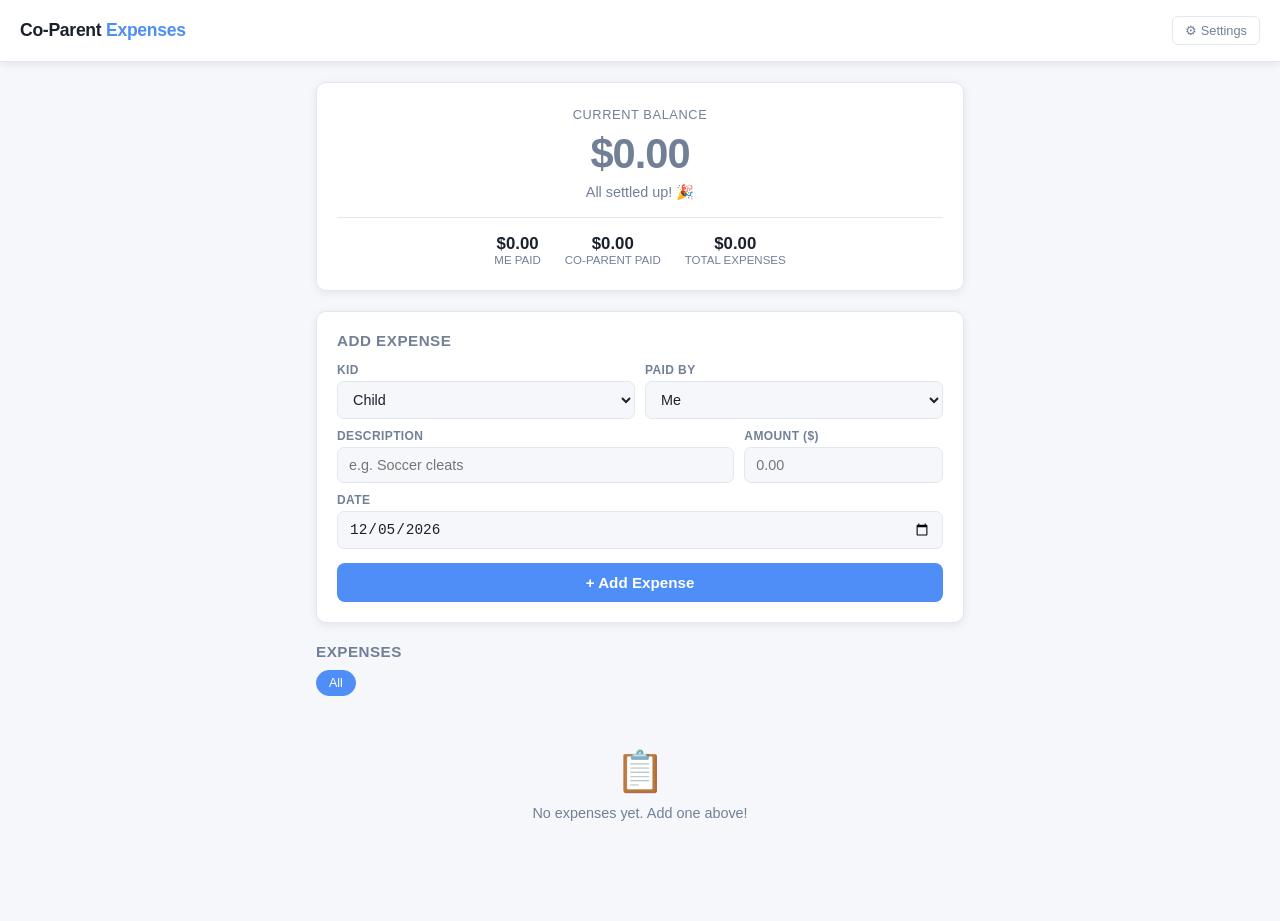
==== coparent-expenses/index.html @ 459f501b "Add co-parent expense tracker page Self-contained HTML/JS app with localStorage — tracks shared kid " ====
<!DOCTYPE html>
<html lang="en">
<head>
  <meta charset="UTF-8" />
  <meta name="viewport" content="width=device-width, initial-scale=1.0" />
  <title>Co-Parent Expense Tracker</title>
  <style>
    *, *::before, *::after { box-sizing: border-box; margin: 0; padding: 0; }

    :root {
      --bg: #f5f7fa;
      --card: #ffffff;
      --border: #e2e8f0;
      --text: #1a202c;
      --muted: #718096;
      --accent: #4f8ef7;
      --accent-dark: #3a7ae0;
      --green: #38a169;
      --red: #e53e3e;
      --yellow: #d69e2e;
      --radius: 10px;
      --shadow: 0 2px 8px rgba(0,0,0,0.08);
    }

    body {
      font-family: -apple-system, BlinkMacSystemFont, "Segoe UI", sans-serif;
      background: var(--bg);
      color: var(--text);
      min-height: 100vh;
      padding-bottom: 40px;
    }

    header {
      background: var(--card);
      border-bottom: 1px solid var(--border);
      padding: 16px 20px;
      display: flex;
      align-items: center;
      justify-content: space-between;
      position: sticky;
      top: 0;
      z-index: 10;
      box-shadow: var(--shadow);
    }

    header h1 {
      font-size: 1.1rem;
      font-weight: 700;
      color: var(--accent);
      letter-spacing: -0.3px;
    }

    header h1 span {
      color: var(--text);
    }

    .settings-btn {
      background: none;
      border: 1px solid var(--border);
      border-radius: 6px;
      padding: 6px 12px;
      font-size: 0.8rem;
      cursor: pointer;
      color: var(--muted);
    }
    .settings-btn:hover { background: var(--bg); }

    .container { max-width: 680px; margin: 0 auto; padding: 20px 16px; }

    /* ---- Settings panel ---- */
    #settings-panel {
      background: var(--card);
      border: 1px solid var(--border);
      border-radius: var(--radius);
      padding: 20px;
      margin-bottom: 20px;
      display: none;
      box-shadow: var(--shadow);
    }
    #settings-panel h2 { font-size: 0.95rem; font-weight: 700; margin-bottom: 14px; color: var(--muted); text-transform: uppercase; letter-spacing: 0.5px; }

    /* ---- Balance card ---- */
    .balance-card {
      background: var(--card);
      border-radius: var(--radius);
      padding: 24px 20px;
      margin-bottom: 20px;
      text-align: center;
      box-shadow: var(--shadow);
      border: 1px solid var(--border);
    }
    .balance-label { font-size: 0.8rem; text-transform: uppercase; letter-spacing: 0.6px; color: var(--muted); margin-bottom: 8px; }
    .balance-amount { font-size: 2.6rem; font-weight: 800; letter-spacing: -1px; }
    .balance-amount.owe { color: var(--red); }
    .balance-amount.owed { color: var(--green); }
    .balance-amount.even { color: var(--muted); }
    .balance-description { font-size: 0.9rem; color: var(--muted); margin-top: 6px; }
    .balance-meta { display: flex; justify-content: center; gap: 24px; margin-top: 16px; padding-top: 16px; border-top: 1px solid var(--border); }
    .balance-meta-item { text-align: center; }
    .balance-meta-item .val { font-size: 1.05rem; font-weight: 700; }
    .balance-meta-item .lbl { font-size: 0.72rem; color: var(--muted); text-transform: uppercase; }

    /* ---- Add expense form ---- */
    .add-card {
      background: var(--card);
      border-radius: var(--radius);
      padding: 20px;
      margin-bottom: 20px;
      box-shadow: var(--shadow);
      border: 1px solid var(--border);
    }
    .add-card h2 { font-size: 0.95rem; font-weight: 700; margin-bottom: 14px; color: var(--muted); text-transform: uppercase; letter-spacing: 0.5px; }

    .form-row { display: flex; gap: 10px; flex-wrap: wrap; margin-bottom: 10px; }
    .form-group { flex: 1 1 140px; display: flex; flex-direction: column; gap: 4px; }
    .form-group label { font-size: 0.75rem; font-weight: 600; color: var(--muted); text-transform: uppercase; letter-spacing: 0.4px; }
    .form-group input, .form-group select {
      padding: 9px 11px;
      border: 1px solid var(--border);
      border-radius: 7px;
      font-size: 0.9rem;
      color: var(--text);
      background: var(--bg);
      width: 100%;
      outline: none;
      transition: border-color 0.15s;
    }
    .form-group input:focus, .form-group select:focus { border-color: var(--accent); background: #fff; }

    .btn-primary {
      width: 100%;
      margin-top: 4px;
      background: var(--accent);
      color: #fff;
      border: none;
      border-radius: 8px;
      padding: 11px;
      font-size: 0.95rem;
      font-weight: 600;
      cursor: pointer;
      transition: background 0.15s;
    }
    .btn-primary:hover { background: var(--accent-dark); }

    /* ---- Expenses list ---- */
    .list-header {
      display: flex;
      align-items: center;
      justify-content: space-between;
      margin-bottom: 10px;
    }
    .list-header h2 { font-size: 0.95rem; font-weight: 700; color: var(--muted); text-transform: uppercase; letter-spacing: 0.5px; }
    .filter-row { display: flex; gap: 8px; margin-bottom: 12px; flex-wrap: wrap; }
    .filter-btn {
      background: var(--card);
      border: 1px solid var(--border);
      border-radius: 20px;
      padding: 5px 12px;
      font-size: 0.78rem;
      cursor: pointer;
      color: var(--muted);
      font-weight: 500;
    }
    .filter-btn.active { background: var(--accent); color: #fff; border-color: var(--accent); }

    .expense-item {
      background: var(--card);
      border-radius: var(--radius);
      border: 1px solid var(--border);
      padding: 14px 16px;
      margin-bottom: 8px;
      display: flex;
      align-items: flex-start;
      gap: 12px;
      box-shadow: var(--shadow);
      animation: fadeIn 0.2s ease;
    }
    @keyframes fadeIn { from { opacity: 0; transform: translateY(-4px); } to { opacity: 1; transform: none; } }

    .expense-kid-badge {
      min-width: 34px;
      height: 34px;
      border-radius: 50%;
      background: var(--accent);
      color: #fff;
      font-size: 0.75rem;
      font-weight: 700;
      display: flex;
      align-items: center;
      justify-content: center;
      flex-shrink: 0;
      text-transform: uppercase;
    }

    .expense-body { flex: 1; min-width: 0; }
    .expense-desc { font-weight: 600; font-size: 0.92rem; white-space: nowrap; overflow: hidden; text-overflow: ellipsis; }
    .expense-meta { font-size: 0.77rem; color: var(--muted); margin-top: 2px; }
    .expense-meta strong { color: var(--text); }

    .expense-right { text-align: right; flex-shrink: 0; }
    .expense-amount { font-size: 1.05rem; font-weight: 700; }
    .expense-owed { font-size: 0.75rem; color: var(--muted); margin-top: 1px; }
    .paid-by-me { color: var(--green); }
    .paid-by-other { color: var(--red); }

    .delete-btn {
      background: none;
      border: none;
      color: var(--border);
      cursor: pointer;
      font-size: 1rem;
      padding: 4px;
      border-radius: 4px;
      line-height: 1;
      align-self: center;
      flex-shrink: 0;
    }
    .delete-btn:hover { color: var(--red); background: #fff0f0; }

    .empty-state {
      text-align: center;
      padding: 40px 20px;
      color: var(--muted);
      font-size: 0.9rem;
    }
    .empty-state .icon { font-size: 2.5rem; margin-bottom: 10px; }

    /* ---- Settings fields ---- */
    .settings-grid { display: flex; gap: 10px; flex-wrap: wrap; margin-bottom: 12px; }
    .settings-grid .form-group { flex: 1 1 160px; }
    .btn-save {
      background: var(--green);
      color: #fff;
      border: none;
      border-radius: 8px;
      padding: 9px 18px;
      font-size: 0.88rem;
      font-weight: 600;
      cursor: pointer;
    }
    .btn-save:hover { opacity: 0.9; }
    .btn-danger {
      background: none;
      border: 1px solid var(--red);
      color: var(--red);
      border-radius: 8px;
      padding: 9px 18px;
      font-size: 0.88rem;
      font-weight: 600;
      cursor: pointer;
      margin-left: 8px;
    }
    .btn-danger:hover { background: #fff0f0; }
    .settings-actions { margin-top: 14px; display: flex; align-items: center; flex-wrap: wrap; gap: 8px; }

    .toast {
      position: fixed;
      bottom: 24px;
      left: 50%;
      transform: translateX(-50%) translateY(80px);
      background: #1a202c;
      color: #fff;
      padding: 10px 20px;
      border-radius: 8px;
      font-size: 0.88rem;
      font-weight: 500;
      transition: transform 0.25s ease;
      z-index: 100;
      white-space: nowrap;
    }
    .toast.show { transform: translateX(-50%) translateY(0); }

    @media (max-width: 480px) {
      .balance-amount { font-size: 2rem; }
      .form-group { flex: 1 1 100%; }
    }
  </style>
</head>
<body>

<header>
  <h1><span>Co-Parent</span> Expenses</h1>
  <button class="settings-btn" onclick="toggleSettings()">⚙ Settings</button>
</header>

<div class="container">

  <!-- Settings Panel -->
  <div id="settings-panel">
    <h2>Setup</h2>
    <div class="settings-grid">
      <div class="form-group">
        <label>Your Name</label>
        <input id="s-my-name" type="text" placeholder="e.g. Mom" />
      </div>
      <div class="form-group">
        <label>Co-Parent Name</label>
        <input id="s-other-name" type="text" placeholder="e.g. Dad" />
      </div>
      <div class="form-group" style="flex: 1 1 100%;">
        <label>Kids (comma-separated)</label>
        <input id="s-kids" type="text" placeholder="e.g. Emma, Jack, Lily" />
      </div>
    </div>
    <div class="settings-actions">
      <button class="btn-save" onclick="saveSettings()">Save Settings</button>
      <button class="btn-danger" onclick="clearAllData()">Clear All Data</button>
    </div>
  </div>

  <!-- Balance Card -->
  <div class="balance-card">
    <div class="balance-label">Current Balance</div>
    <div id="balance-amount" class="balance-amount even">$0.00</div>
    <div id="balance-description" class="balance-description">All settled up!</div>
    <div class="balance-meta">
      <div class="balance-meta-item">
        <div class="val" id="meta-my-total">$0.00</div>
        <div class="lbl" id="meta-my-label">You paid</div>
      </div>
      <div class="balance-meta-item">
        <div class="val" id="meta-other-total">$0.00</div>
        <div class="lbl" id="meta-other-label">They paid</div>
      </div>
      <div class="balance-meta-item">
        <div class="val" id="meta-total">$0.00</div>
        <div class="lbl">Total expenses</div>
      </div>
    </div>
  </div>

  <!-- Add Expense -->
  <div class="add-card">
    <h2>Add Expense</h2>
    <div class="form-row">
      <div class="form-group">
        <label>Kid</label>
        <select id="f-kid"></select>
      </div>
      <div class="form-group">
        <label>Paid By</label>
        <select id="f-paid-by"></select>
      </div>
    </div>
    <div class="form-row">
      <div class="form-group" style="flex: 2 1 200px;">
        <label>Description</label>
        <input id="f-desc" type="text" placeholder="e.g. Soccer cleats" />
      </div>
      <div class="form-group" style="flex: 1 1 100px;">
        <label>Amount ($)</label>
        <input id="f-amount" type="number" min="0" step="0.01" placeholder="0.00" />
      </div>
    </div>
    <div class="form-row">
      <div class="form-group">
        <label>Date</label>
        <input id="f-date" type="date" />
      </div>
    </div>
    <button class="btn-primary" onclick="addExpense()">+ Add Expense</button>
  </div>

  <!-- Expenses List -->
  <div class="list-header">
    <h2>Expenses</h2>
  </div>
  <div class="filter-row" id="kid-filters"></div>
  <div id="expense-list"></div>

</div>

<div class="toast" id="toast"></div>

<script>
  // ---- State ----
  let settings = { myName: 'Me', otherName: 'Co-Parent', kids: ['Child'] };
  let expenses = [];
  let activeFilter = 'all';

  // ---- Init ----
  function init() {
    const savedSettings = localStorage.getItem('cp_settings');
    const savedExpenses = localStorage.getItem('cp_expenses');
    if (savedSettings) settings = JSON.parse(savedSettings);
    if (savedExpenses) expenses = JSON.parse(savedExpenses);
    renderAll();
  }

  function save() {
    localStorage.setItem('cp_settings', JSON.stringify(settings));
    localStorage.setItem('cp_expenses', JSON.stringify(expenses));
  }

  // ---- Settings ----
  function toggleSettings() {
    const panel = document.getElementById('settings-panel');
    const open = panel.style.display === 'block';
    if (!open) {
      document.getElementById('s-my-name').value = settings.myName;
      document.getElementById('s-other-name').value = settings.otherName;
      document.getElementById('s-kids').value = settings.kids.join(', ');
    }
    panel.style.display = open ? 'none' : 'block';
  }

  function saveSettings() {
    const myName = document.getElementById('s-my-name').value.trim() || 'Me';
    const otherName = document.getElementById('s-other-name').value.trim() || 'Co-Parent';
    const kidsRaw = document.getElementById('s-kids').value.trim();
    const kids = kidsRaw ? kidsRaw.split(',').map(k => k.trim()).filter(Boolean) : ['Child'];
    settings = { myName, otherName, kids };
    save();
    renderAll();
    document.getElementById('settings-panel').style.display = 'none';
    showToast('Settings saved');
  }

  function clearAllData() {
    if (!confirm('Delete all expenses? This cannot be undone.')) return;
    expenses = [];
    save();
    renderAll();
    showToast('All data cleared');
  }

  // ---- Add Expense ----
  function addExpense() {
    const kid = document.getElementById('f-kid').value;
    const paidBy = document.getElementById('f-paid-by').value;
    const desc = document.getElementById('f-desc').value.trim();
    const amount = parseFloat(document.getElementById('f-amount').value);
    const date = document.getElementById('f-date').value;

    if (!desc) { showToast('Please enter a description'); return; }
    if (!amount || amount <= 0) { showToast('Please enter a valid amount'); return; }
    if (!date) { showToast('Please pick a date'); return; }

    expenses.unshift({ id: Date.now(), kid, paidBy, desc, amount, date });
    save();

    document.getElementById('f-desc').value = '';
    document.getElementById('f-amount').value = '';
    renderAll();
    showToast('Expense added');
  }

  function deleteExpense(id) {
    if (!confirm('Remove this expense?')) return;
    expenses = expenses.filter(e => e.id !== id);
    save();
    renderAll();
    showToast('Expense removed');
  }

  // ---- Render ----
  function renderAll() {
    renderDropdowns();
    renderFilters();
    renderBalance();
    renderList();
  }

  function renderDropdowns() {
    const kidSel = document.getElementById('f-kid');
    const current = kidSel.value;
    kidSel.innerHTML = settings.kids.map(k => `<option value="${esc(k)}">${esc(k)}</option>`).join('');
    if (current && settings.kids.includes(current)) kidSel.value = current;

    const paidSel = document.getElementById('f-paid-by');
    const currentPaid = paidSel.value;
    paidSel.innerHTML = `<option value="me">${esc(settings.myName)}</option><option value="other">${esc(settings.otherName)}</option>`;
    if (currentPaid) paidSel.value = currentPaid;
  }

  function renderFilters() {
    const container = document.getElementById('kid-filters');
    const kids = [...new Set(expenses.map(e => e.kid))];
    let html = `<button class="filter-btn ${activeFilter === 'all' ? 'active' : ''}" onclick="setFilter('all')">All</button>`;
    kids.forEach(k => {
      html += `<button class="filter-btn ${activeFilter === k ? 'active' : ''}" onclick="setFilter('${esc(k)}')">${esc(k)}</button>`;
    });
    container.innerHTML = html;
  }

  function setFilter(val) {
    activeFilter = val;
    renderFilters();
    renderList();
  }

  function renderBalance() {
    const filtered = activeFilter === 'all' ? expenses : expenses.filter(e => e.kid === activeFilter);

    let myPaid = 0, otherPaid = 0;
    filtered.forEach(e => {
      if (e.paidBy === 'me') myPaid += e.amount;
      else otherPaid += e.amount;
    });

    const total = myPaid + otherPaid;
    // Each owes 50% of total
    const eachOwes = total / 2;
    // Net: positive = other owes me, negative = I owe other
    const net = myPaid - eachOwes;

    const amountEl = document.getElementById('balance-amount');
    const descEl = document.getElementById('balance-description');

    amountEl.className = 'balance-amount';
    if (Math.abs(net) < 0.01) {
      amountEl.textContent = '$0.00';
      amountEl.classList.add('even');
      descEl.textContent = 'All settled up! 🎉';
    } else if (net > 0) {
      amountEl.textContent = fmt(net);
      amountEl.classList.add('owed');
      descEl.textContent = `${esc(settings.otherName)} owes you ${fmt(net)}`;
    } else {
      amountEl.textContent = fmt(Math.abs(net));
      amountEl.classList.add('owe');
      descEl.textContent = `You owe ${esc(settings.otherName)} ${fmt(Math.abs(net))}`;
    }

    document.getElementById('meta-my-total').textContent = fmt(myPaid);
    document.getElementById('meta-my-label').textContent = `${settings.myName} paid`;
    document.getElementById('meta-other-total').textContent = fmt(otherPaid);
    document.getElementById('meta-other-label').textContent = `${settings.otherName} paid`;
    document.getElementById('meta-total').textContent = fmt(total);
  }

  function renderList() {
    const container = document.getElementById('expense-list');
    const filtered = activeFilter === 'all' ? expenses : expenses.filter(e => e.kid === activeFilter);

    if (filtered.length === 0) {
      container.innerHTML = `<div class="empty-state"><div class="icon">📋</div>No expenses yet. Add one above!</div>`;
      return;
    }

    container.innerHTML = filtered.map(e => {
      const byMe = e.paidBy === 'me';
      const paidName = byMe ? settings.myName : settings.otherName;
      const owedName = byMe ? settings.otherName : settings.myName;
      const colorClass = byMe ? 'paid-by-me' : 'paid-by-other';
      const initials = kidInitials(e.kid);
      const half = fmt(e.amount / 2);
      const dateStr = formatDate(e.date);

      return `
        <div class="expense-item">
          <div class="expense-kid-badge" style="background:${kidColor(e.kid)}">${initials}</div>
          <div class="expense-body">
            <div class="expense-desc">${esc(e.desc)}</div>
            <div class="expense-meta">
              <strong>${esc(e.kid)}</strong> &middot; ${dateStr} &middot;
              <span class="${colorClass}">Paid by ${esc(paidName)}</span>
            </div>
          </div>
          <div class="expense-right">
            <div class="expense-amount">${fmt(e.amount)}</div>
            <div class="expense-owed">${esc(owedName)} owes ${half}</div>
          </div>
          <button class="delete-btn" onclick="deleteExpense(${e.id})" title="Remove">✕</button>
        </div>`;
    }).join('');
  }

  // ---- Helpers ----
  function fmt(n) {
    return '$' + n.toFixed(2).replace(/\B(?=(\d{3})+(?!\d))/g, ',');
  }

  function esc(s) {
    return String(s).replace(/&/g,'&amp;').replace(/</g,'&lt;').replace(/>/g,'&gt;').replace(/"/g,'&quot;');
  }

  function kidInitials(kid) {
    return kid.trim().split(/\s+/).map(w => w[0]).join('').toUpperCase().slice(0,2);
  }

  const KID_COLORS = ['#4f8ef7','#38a169','#d69e2e','#9f7aea','#e53e3e','#319795'];
  const kidColorMap = {};
  function kidColor(kid) {
    if (!kidColorMap[kid]) {
      const idx = Object.keys(kidColorMap).length % KID_COLORS.length;
      kidColorMap[kid] = KID_COLORS[idx];
    }
    return kidColorMap[kid];
  }

  function formatDate(d) {
    if (!d) return '';
    const [y, m, day] = d.split('-');
    const months = ['Jan','Feb','Mar','Apr','May','Jun','Jul','Aug','Sep','Oct','Nov','Dec'];
    return `${months[parseInt(m)-1]} ${parseInt(day)}, ${y}`;
  }

  function showToast(msg) {
    const t = document.getElementById('toast');
    t.textContent = msg;
    t.classList.add('show');
    setTimeout(() => t.classList.remove('show'), 2200);
  }

  // Set today's date as default
  document.getElementById('f-date').valueAsDate = new Date();

  init();
</script>
</body>
</html>
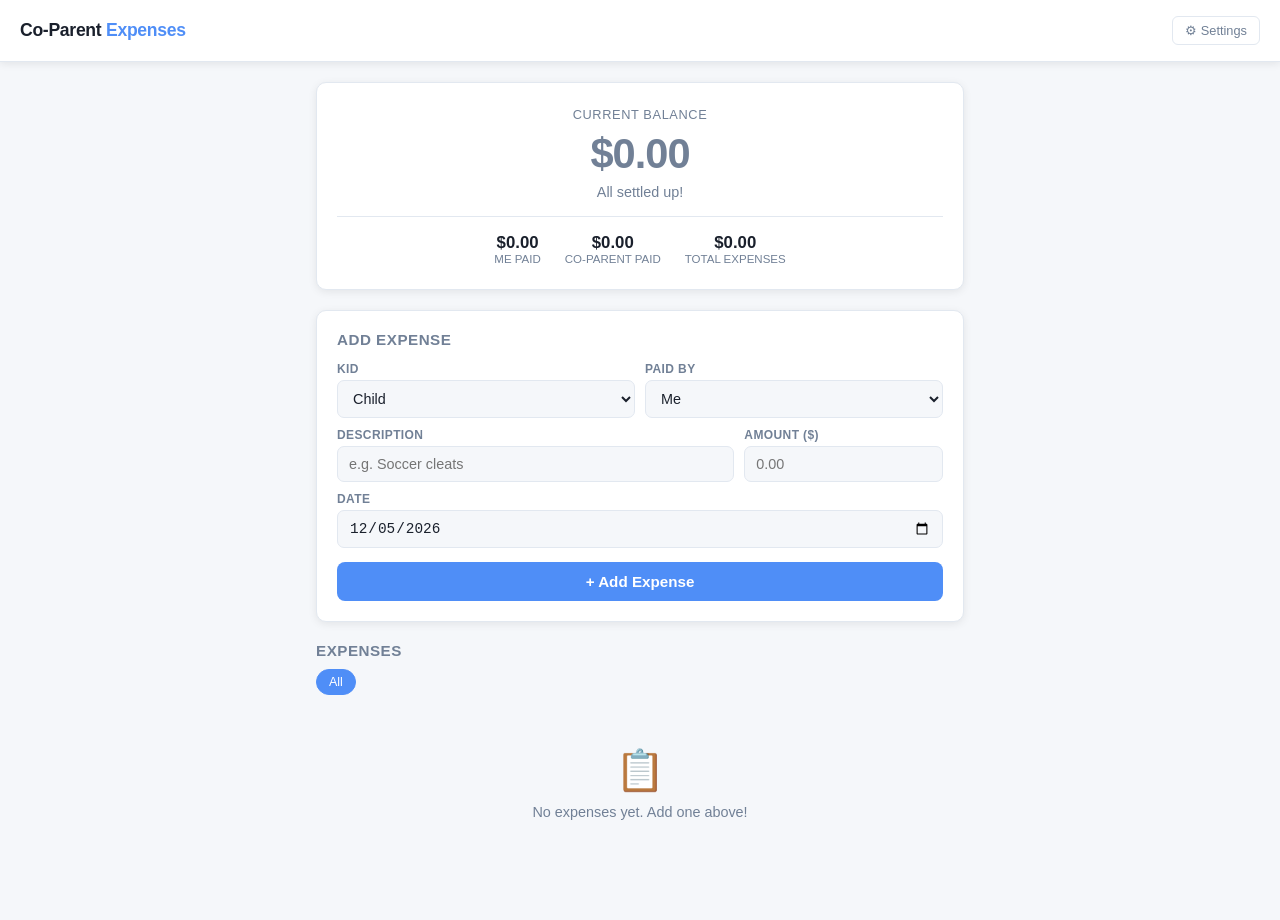
==== commit 0d935727: "Add co-parent expense tracker page" ====
--- a/coparent-expenses/index.html
+++ b/coparent-expenses/index.html
@@ -280,7 +280,7 @@
 
 <header>
   <h1><span>Co-Parent</span> Expenses</h1>
-  <button class="settings-btn" onclick="toggleSettings()">⚙ Settings</button>
+  <button class="settings-btn" onclick="toggleSettings()">&#9881; Settings</button>
 </header>
 
 <div class="container">
@@ -373,12 +373,10 @@
 <div class="toast" id="toast"></div>
 
 <script>
-  // ---- State ----
   let settings = { myName: 'Me', otherName: 'Co-Parent', kids: ['Child'] };
   let expenses = [];
   let activeFilter = 'all';
 
-  // ---- Init ----
   function init() {
     const savedSettings = localStorage.getItem('cp_settings');
     const savedExpenses = localStorage.getItem('cp_expenses');
@@ -392,7 +390,6 @@
     localStorage.setItem('cp_expenses', JSON.stringify(expenses));
   }
 
-  // ---- Settings ----
   function toggleSettings() {
     const panel = document.getElementById('settings-panel');
     const open = panel.style.display === 'block';
@@ -424,7 +421,6 @@
     showToast('All data cleared');
   }
 
-  // ---- Add Expense ----
   function addExpense() {
     const kid = document.getElementById('f-kid').value;
     const paidBy = document.getElementById('f-paid-by').value;
@@ -438,7 +434,6 @@
 
     expenses.unshift({ id: Date.now(), kid, paidBy, desc, amount, date });
     save();
-
     document.getElementById('f-desc').value = '';
     document.getElementById('f-amount').value = '';
     renderAll();
@@ -453,7 +448,6 @@
     showToast('Expense removed');
   }
 
-  // ---- Render ----
   function renderAll() {
     renderDropdowns();
     renderFilters();
@@ -491,37 +485,29 @@
 
   function renderBalance() {
     const filtered = activeFilter === 'all' ? expenses : expenses.filter(e => e.kid === activeFilter);
-
     let myPaid = 0, otherPaid = 0;
     filtered.forEach(e => {
       if (e.paidBy === 'me') myPaid += e.amount;
       else otherPaid += e.amount;
     });
-
     const total = myPaid + otherPaid;
-    // Each owes 50% of total
-    const eachOwes = total / 2;
-    // Net: positive = other owes me, negative = I owe other
-    const net = myPaid - eachOwes;
-
+    const net = myPaid - total / 2;
     const amountEl = document.getElementById('balance-amount');
     const descEl = document.getElementById('balance-description');
-
     amountEl.className = 'balance-amount';
     if (Math.abs(net) < 0.01) {
       amountEl.textContent = '$0.00';
       amountEl.classList.add('even');
-      descEl.textContent = 'All settled up! 🎉';
+      descEl.textContent = 'All settled up!';
     } else if (net > 0) {
       amountEl.textContent = fmt(net);
       amountEl.classList.add('owed');
-      descEl.textContent = `${esc(settings.otherName)} owes you ${fmt(net)}`;
+      descEl.textContent = `${settings.otherName} owes you ${fmt(net)}`;
     } else {
       amountEl.textContent = fmt(Math.abs(net));
       amountEl.classList.add('owe');
-      descEl.textContent = `You owe ${esc(settings.otherName)} ${fmt(Math.abs(net))}`;
-    }
-
+      descEl.textContent = `You owe ${settings.otherName} ${fmt(Math.abs(net))}`;
+    }
     document.getElementById('meta-my-total').textContent = fmt(myPaid);
     document.getElementById('meta-my-label').textContent = `${settings.myName} paid`;
     document.getElementById('meta-other-total').textContent = fmt(otherPaid);
@@ -532,12 +518,10 @@
   function renderList() {
     const container = document.getElementById('expense-list');
     const filtered = activeFilter === 'all' ? expenses : expenses.filter(e => e.kid === activeFilter);
-
     if (filtered.length === 0) {
-      container.innerHTML = `<div class="empty-state"><div class="icon">📋</div>No expenses yet. Add one above!</div>`;
+      container.innerHTML = `<div class="empty-state"><div class="icon">&#128203;</div>No expenses yet. Add one above!</div>`;
       return;
     }
-
     container.innerHTML = filtered.map(e => {
       const byMe = e.paidBy === 'me';
       const paidName = byMe ? settings.myName : settings.otherName;
@@ -546,38 +530,25 @@
       const initials = kidInitials(e.kid);
       const half = fmt(e.amount / 2);
       const dateStr = formatDate(e.date);
-
       return `
         <div class="expense-item">
           <div class="expense-kid-badge" style="background:${kidColor(e.kid)}">${initials}</div>
           <div class="expense-body">
             <div class="expense-desc">${esc(e.desc)}</div>
-            <div class="expense-meta">
-              <strong>${esc(e.kid)}</strong> &middot; ${dateStr} &middot;
-              <span class="${colorClass}">Paid by ${esc(paidName)}</span>
-            </div>
+            <div class="expense-meta"><strong>${esc(e.kid)}</strong> &middot; ${dateStr} &middot; <span class="${colorClass}">Paid by ${esc(paidName)}</span></div>
           </div>
           <div class="expense-right">
             <div class="expense-amount">${fmt(e.amount)}</div>
             <div class="expense-owed">${esc(owedName)} owes ${half}</div>
           </div>
-          <button class="delete-btn" onclick="deleteExpense(${e.id})" title="Remove">✕</button>
+          <button class="delete-btn" onclick="deleteExpense(${e.id})" title="Remove">&#10005;</button>
         </div>`;
     }).join('');
   }
 
-  // ---- Helpers ----
-  function fmt(n) {
-    return '$' + n.toFixed(2).replace(/\B(?=(\d{3})+(?!\d))/g, ',');
-  }
-
-  function esc(s) {
-    return String(s).replace(/&/g,'&amp;').replace(/</g,'&lt;').replace(/>/g,'&gt;').replace(/"/g,'&quot;');
-  }
-
-  function kidInitials(kid) {
-    return kid.trim().split(/\s+/).map(w => w[0]).join('').toUpperCase().slice(0,2);
-  }
+  function fmt(n) { return '$' + n.toFixed(2).replace(/\B(?=(\d{3})+(?!\d))/g, ','); }
+  function esc(s) { return String(s).replace(/&/g,'&amp;').replace(/</g,'&lt;').replace(/>/g,'&gt;').replace(/"/g,'&quot;'); }
+  function kidInitials(kid) { return kid.trim().split(/\s+/).map(w => w[0]).join('').toUpperCase().slice(0,2); }
 
   const KID_COLORS = ['#4f8ef7','#38a169','#d69e2e','#9f7aea','#e53e3e','#319795'];
   const kidColorMap = {};
@@ -603,10 +574,8 @@
     setTimeout(() => t.classList.remove('show'), 2200);
   }
 
-  // Set today's date as default
   document.getElementById('f-date').valueAsDate = new Date();
-
   init();
 </script>
 </body>
-</html>
+</html>
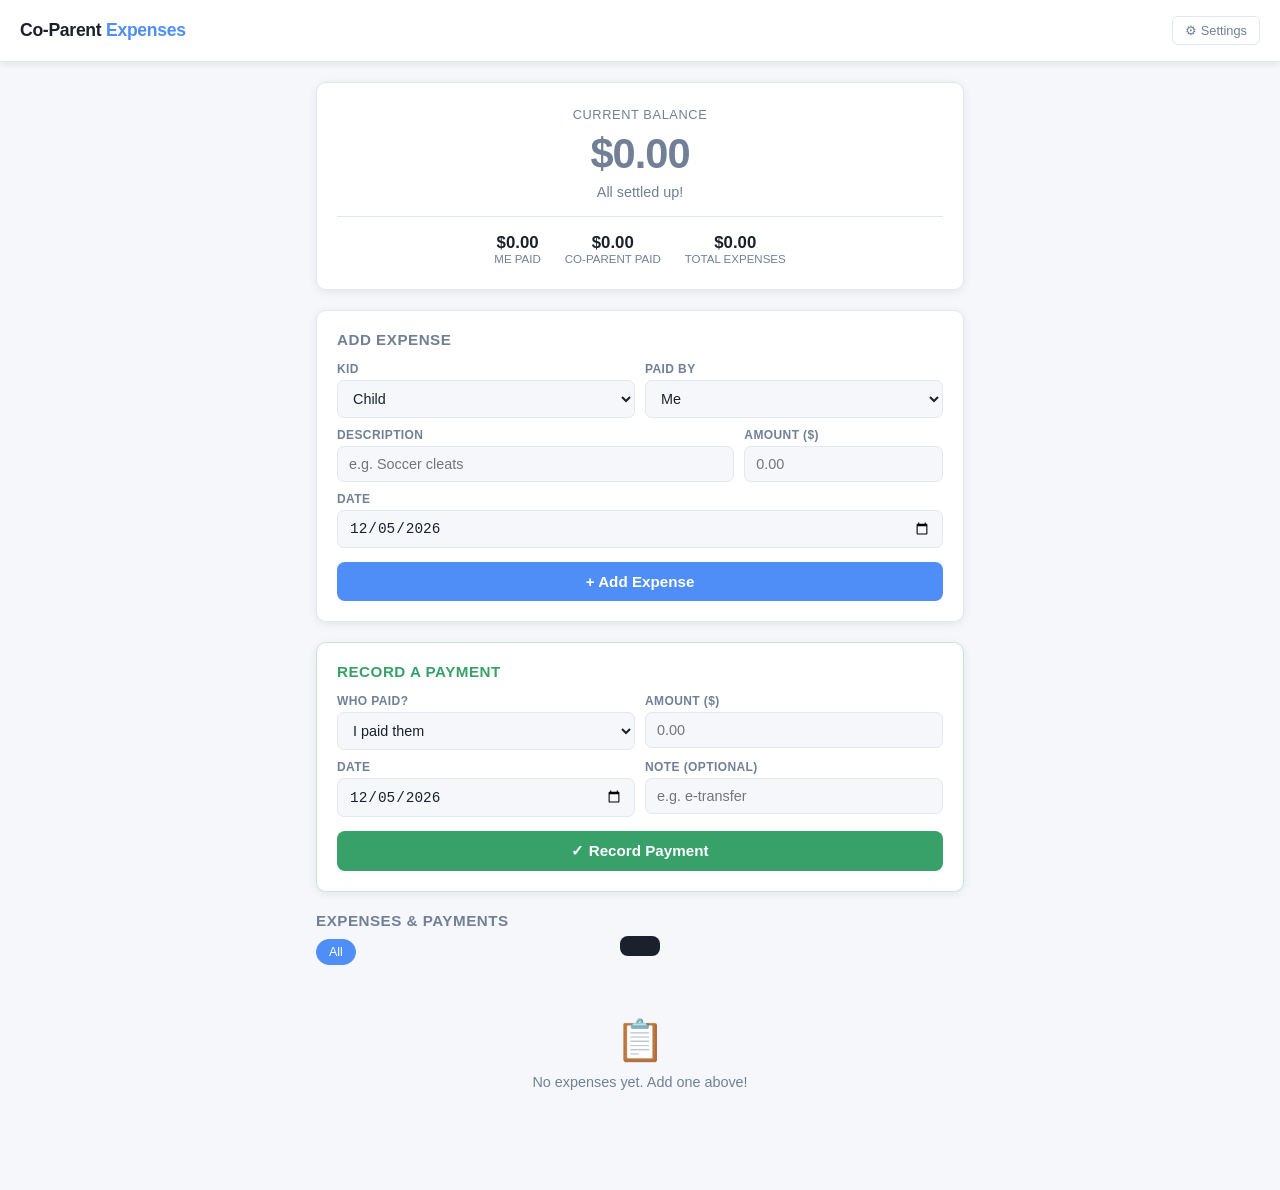
==== commit 9a18dbc8: "Add payment recording to co-parent expense tracker" ====
--- a/coparent-expenses/index.html
+++ b/coparent-expenses/index.html
@@ -67,7 +67,6 @@
 
     .container { max-width: 680px; margin: 0 auto; padding: 20px 16px; }
 
-    /* ---- Settings panel ---- */
     #settings-panel {
       background: var(--card);
       border: 1px solid var(--border);
@@ -79,7 +78,6 @@
     }
     #settings-panel h2 { font-size: 0.95rem; font-weight: 700; margin-bottom: 14px; color: var(--muted); text-transform: uppercase; letter-spacing: 0.5px; }
 
-    /* ---- Balance card ---- */
     .balance-card {
       background: var(--card);
       border-radius: var(--radius);
@@ -100,7 +98,6 @@
     .balance-meta-item .val { font-size: 1.05rem; font-weight: 700; }
     .balance-meta-item .lbl { font-size: 0.72rem; color: var(--muted); text-transform: uppercase; }
 
-    /* ---- Add expense form ---- */
     .add-card {
       background: var(--card);
       border-radius: var(--radius);
@@ -142,7 +139,6 @@
     }
     .btn-primary:hover { background: var(--accent-dark); }
 
-    /* ---- Expenses list ---- */
     .list-header {
       display: flex;
       align-items: center;
@@ -203,6 +199,35 @@
     .paid-by-me { color: var(--green); }
     .paid-by-other { color: var(--red); }
 
+    .payment-item {
+      background: #f0faf4;
+      border-radius: var(--radius);
+      border: 1px solid #c6e6d4;
+      padding: 14px 16px;
+      margin-bottom: 8px;
+      display: flex;
+      align-items: center;
+      gap: 12px;
+      box-shadow: var(--shadow);
+      animation: fadeIn 0.2s ease;
+    }
+    .payment-badge {
+      min-width: 34px;
+      height: 34px;
+      border-radius: 50%;
+      background: var(--green);
+      color: #fff;
+      font-size: 1rem;
+      display: flex;
+      align-items: center;
+      justify-content: center;
+      flex-shrink: 0;
+    }
+    .payment-body { flex: 1; min-width: 0; }
+    .payment-desc { font-weight: 600; font-size: 0.92rem; color: var(--green); }
+    .payment-meta { font-size: 0.77rem; color: var(--muted); margin-top: 2px; }
+    .payment-amount { font-size: 1.05rem; font-weight: 700; color: var(--green); text-align: right; flex-shrink: 0; }
+
     .delete-btn {
       background: none;
       border: none;
@@ -225,7 +250,6 @@
     }
     .empty-state .icon { font-size: 2.5rem; margin-bottom: 10px; }
 
-    /* ---- Settings fields ---- */
     .settings-grid { display: flex; gap: 10px; flex-wrap: wrap; margin-bottom: 12px; }
     .settings-grid .form-group { flex: 1 1 160px; }
     .btn-save {
@@ -285,7 +309,6 @@
 
 <div class="container">
 
-  <!-- Settings Panel -->
   <div id="settings-panel">
     <h2>Setup</h2>
     <div class="settings-grid">
@@ -308,7 +331,6 @@
     </div>
   </div>
 
-  <!-- Balance Card -->
   <div class="balance-card">
     <div class="balance-label">Current Balance</div>
     <div id="balance-amount" class="balance-amount even">$0.00</div>
@@ -329,7 +351,6 @@
     </div>
   </div>
 
-  <!-- Add Expense -->
   <div class="add-card">
     <h2>Add Expense</h2>
     <div class="form-row">
@@ -361,9 +382,36 @@
     <button class="btn-primary" onclick="addExpense()">+ Add Expense</button>
   </div>
 
-  <!-- Expenses List -->
+  <div class="add-card" style="border-color: #c6e6d4;">
+    <h2 style="color: var(--green);">Record a Payment</h2>
+    <div class="form-row">
+      <div class="form-group">
+        <label>Who Paid?</label>
+        <select id="p-paid-by">
+          <option value="me">I paid them</option>
+          <option value="other">They paid me</option>
+        </select>
+      </div>
+      <div class="form-group">
+        <label>Amount ($)</label>
+        <input id="p-amount" type="number" min="0" step="0.01" placeholder="0.00" />
+      </div>
+    </div>
+    <div class="form-row">
+      <div class="form-group">
+        <label>Date</label>
+        <input id="p-date" type="date" />
+      </div>
+      <div class="form-group">
+        <label>Note (optional)</label>
+        <input id="p-note" type="text" placeholder="e.g. e-transfer" />
+      </div>
+    </div>
+    <button class="btn-primary" style="background: var(--green);" onclick="addPayment()">&#10003; Record Payment</button>
+  </div>
+
   <div class="list-header">
-    <h2>Expenses</h2>
+    <h2>Expenses &amp; Payments</h2>
   </div>
   <div class="filter-row" id="kid-filters"></div>
   <div id="expense-list"></div>
@@ -375,19 +423,23 @@
 <script>
   let settings = { myName: 'Me', otherName: 'Co-Parent', kids: ['Child'] };
   let expenses = [];
+  let payments = [];
   let activeFilter = 'all';
 
   function init() {
     const savedSettings = localStorage.getItem('cp_settings');
     const savedExpenses = localStorage.getItem('cp_expenses');
+    const savedPayments = localStorage.getItem('cp_payments');
     if (savedSettings) settings = JSON.parse(savedSettings);
     if (savedExpenses) expenses = JSON.parse(savedExpenses);
+    if (savedPayments) payments = JSON.parse(savedPayments);
     renderAll();
   }
 
   function save() {
     localStorage.setItem('cp_settings', JSON.stringify(settings));
     localStorage.setItem('cp_expenses', JSON.stringify(expenses));
+    localStorage.setItem('cp_payments', JSON.stringify(payments));
   }
 
   function toggleSettings() {
@@ -414,11 +466,35 @@
   }
 
   function clearAllData() {
-    if (!confirm('Delete all expenses? This cannot be undone.')) return;
+    if (!confirm('Delete all expenses and payments? This cannot be undone.')) return;
     expenses = [];
+    payments = [];
     save();
     renderAll();
     showToast('All data cleared');
+  }
+
+  function addPayment() {
+    const paidBy = document.getElementById('p-paid-by').value;
+    const amount = parseFloat(document.getElementById('p-amount').value);
+    const date = document.getElementById('p-date').value;
+    const note = document.getElementById('p-note').value.trim();
+    if (!amount || amount <= 0) { showToast('Please enter a valid amount'); return; }
+    if (!date) { showToast('Please pick a date'); return; }
+    payments.unshift({ id: Date.now(), paidBy, amount, date, note });
+    save();
+    document.getElementById('p-amount').value = '';
+    document.getElementById('p-note').value = '';
+    renderAll();
+    showToast('Payment recorded');
+  }
+
+  function deletePayment(id) {
+    if (!confirm('Remove this payment?')) return;
+    payments = payments.filter(p => p.id !== id);
+    save();
+    renderAll();
+    showToast('Payment removed');
   }
 
   function addExpense() {
@@ -427,11 +503,9 @@
     const desc = document.getElementById('f-desc').value.trim();
     const amount = parseFloat(document.getElementById('f-amount').value);
     const date = document.getElementById('f-date').value;
-
     if (!desc) { showToast('Please enter a description'); return; }
     if (!amount || amount <= 0) { showToast('Please enter a valid amount'); return; }
     if (!date) { showToast('Please pick a date'); return; }
-
     expenses.unshift({ id: Date.now(), kid, paidBy, desc, amount, date });
     save();
     document.getElementById('f-desc').value = '';
@@ -460,7 +534,6 @@
     const current = kidSel.value;
     kidSel.innerHTML = settings.kids.map(k => `<option value="${esc(k)}">${esc(k)}</option>`).join('');
     if (current && settings.kids.includes(current)) kidSel.value = current;
-
     const paidSel = document.getElementById('f-paid-by');
     const currentPaid = paidSel.value;
     paidSel.innerHTML = `<option value="me">${esc(settings.myName)}</option><option value="other">${esc(settings.otherName)}</option>`;
@@ -491,7 +564,13 @@
       else otherPaid += e.amount;
     });
     const total = myPaid + otherPaid;
-    const net = myPaid - total / 2;
+    let net = myPaid - total / 2;
+    if (activeFilter === 'all') {
+      payments.forEach(p => {
+        if (p.paidBy === 'me') net += p.amount;
+        else net -= p.amount;
+      });
+    }
     const amountEl = document.getElementById('balance-amount');
     const descEl = document.getElementById('balance-description');
     amountEl.className = 'balance-amount';
@@ -517,31 +596,50 @@
 
   function renderList() {
     const container = document.getElementById('expense-list');
-    const filtered = activeFilter === 'all' ? expenses : expenses.filter(e => e.kid === activeFilter);
-    if (filtered.length === 0) {
+    const filteredExpenses = activeFilter === 'all' ? expenses : expenses.filter(e => e.kid === activeFilter);
+    const items = filteredExpenses.map(e => ({ ...e, _type: 'expense' }));
+    if (activeFilter === 'all') {
+      payments.forEach(p => items.push({ ...p, _type: 'payment' }));
+    }
+    items.sort((a, b) => b.id - a.id);
+    if (items.length === 0) {
       container.innerHTML = `<div class="empty-state"><div class="icon">&#128203;</div>No expenses yet. Add one above!</div>`;
       return;
     }
-    container.innerHTML = filtered.map(e => {
-      const byMe = e.paidBy === 'me';
+    container.innerHTML = items.map(item => {
+      if (item._type === 'payment') {
+        const byMe = item.paidBy === 'me';
+        const label = byMe ? `You paid ${settings.otherName}` : `${settings.otherName} paid you`;
+        const note = item.note ? ` &middot; ${esc(item.note)}` : '';
+        return `
+          <div class="payment-item">
+            <div class="payment-badge">&#10003;</div>
+            <div class="payment-body">
+              <div class="payment-desc">${label}</div>
+              <div class="payment-meta">${formatDate(item.date)}${note}</div>
+            </div>
+            <div class="payment-amount">${fmt(item.amount)}</div>
+            <button class="delete-btn" onclick="deletePayment(${item.id})" title="Remove">&#10005;</button>
+          </div>`;
+      }
+      const byMe = item.paidBy === 'me';
       const paidName = byMe ? settings.myName : settings.otherName;
       const owedName = byMe ? settings.otherName : settings.myName;
       const colorClass = byMe ? 'paid-by-me' : 'paid-by-other';
-      const initials = kidInitials(e.kid);
-      const half = fmt(e.amount / 2);
-      const dateStr = formatDate(e.date);
+      const initials = kidInitials(item.kid);
+      const half = fmt(item.amount / 2);
       return `
         <div class="expense-item">
-          <div class="expense-kid-badge" style="background:${kidColor(e.kid)}">${initials}</div>
+          <div class="expense-kid-badge" style="background:${kidColor(item.kid)}">${initials}</div>
           <div class="expense-body">
-            <div class="expense-desc">${esc(e.desc)}</div>
-            <div class="expense-meta"><strong>${esc(e.kid)}</strong> &middot; ${dateStr} &middot; <span class="${colorClass}">Paid by ${esc(paidName)}</span></div>
+            <div class="expense-desc">${esc(item.desc)}</div>
+            <div class="expense-meta"><strong>${esc(item.kid)}</strong> &middot; ${formatDate(item.date)} &middot; <span class="${colorClass}">Paid by ${esc(paidName)}</span></div>
           </div>
           <div class="expense-right">
-            <div class="expense-amount">${fmt(e.amount)}</div>
+            <div class="expense-amount">${fmt(item.amount)}</div>
             <div class="expense-owed">${esc(owedName)} owes ${half}</div>
           </div>
-          <button class="delete-btn" onclick="deleteExpense(${e.id})" title="Remove">&#10005;</button>
+          <button class="delete-btn" onclick="deleteExpense(${item.id})" title="Remove">&#10005;</button>
         </div>`;
     }).join('');
   }
@@ -575,6 +673,7 @@
   }
 
   document.getElementById('f-date').valueAsDate = new Date();
+  document.getElementById('p-date').valueAsDate = new Date();
   init();
 </script>
 </body>
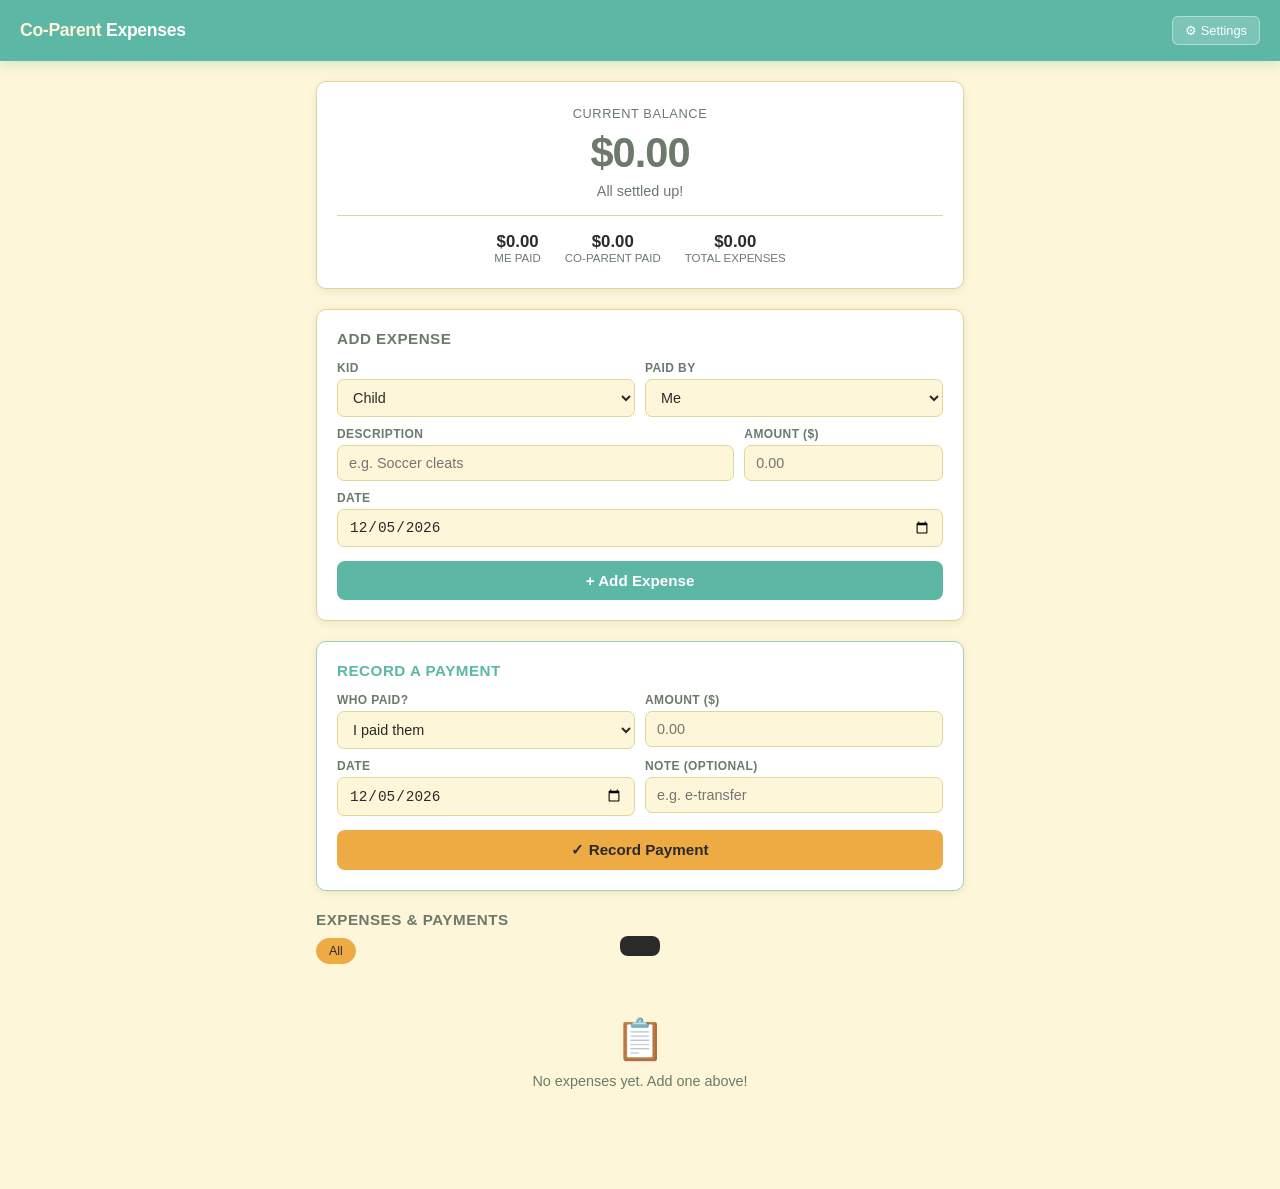
==== commit b53c8b2c: "Restyle app with Citrus Mint Lemonade colour palette" ====
--- a/coparent-expenses/index.html
+++ b/coparent-expenses/index.html
@@ -8,16 +8,17 @@
     *, *::before, *::after { box-sizing: border-box; margin: 0; padding: 0; }
 
     :root {
-      --bg: #f5f7fa;
+      --bg: #fdf6d8;
       --card: #ffffff;
-      --border: #e2e8f0;
-      --text: #1a202c;
-      --muted: #718096;
-      --accent: #4f8ef7;
-      --accent-dark: #3a7ae0;
-      --green: #38a169;
-      --red: #e53e3e;
-      --yellow: #d69e2e;
+      --border: #ddd89a;
+      --text: #2a2a2a;
+      --muted: #6b7a6b;
+      --accent: #5cb7a4;
+      --accent-dark: #4a9d8b;
+      --green: #5cb7a4;
+      --soft-mint: #a1d1b1;
+      --red: #e86f43;
+      --yellow: #eeab44;
       --radius: 10px;
       --shadow: 0 2px 8px rgba(0,0,0,0.08);
     }
@@ -31,8 +32,8 @@
     }
 
     header {
-      background: var(--card);
-      border-bottom: 1px solid var(--border);
+      background: var(--accent);
+      border-bottom: none;
       padding: 16px 20px;
       display: flex;
       align-items: center;
@@ -40,30 +41,30 @@
       position: sticky;
       top: 0;
       z-index: 10;
-      box-shadow: var(--shadow);
+      box-shadow: 0 2px 12px rgba(92,183,164,0.3);
     }
 
     header h1 {
       font-size: 1.1rem;
       font-weight: 700;
-      color: var(--accent);
+      color: #ffffff;
       letter-spacing: -0.3px;
     }
 
     header h1 span {
-      color: var(--text);
+      color: var(--bg);
     }
 
     .settings-btn {
-      background: none;
-      border: 1px solid var(--border);
+      background: rgba(255,255,255,0.2);
+      border: 1px solid rgba(255,255,255,0.4);
       border-radius: 6px;
       padding: 6px 12px;
       font-size: 0.8rem;
       cursor: pointer;
-      color: var(--muted);
-    }
-    .settings-btn:hover { background: var(--bg); }
+      color: #ffffff;
+    }
+    .settings-btn:hover { background: rgba(255,255,255,0.3); }
 
     .container { max-width: 680px; margin: 0 auto; padding: 20px 16px; }
 
@@ -157,7 +158,7 @@
       color: var(--muted);
       font-weight: 500;
     }
-    .filter-btn.active { background: var(--accent); color: #fff; border-color: var(--accent); }
+    .filter-btn.active { background: var(--yellow); color: #2a2a2a; border-color: var(--yellow); }
 
     .expense-item {
       background: var(--card);
@@ -200,9 +201,9 @@
     .paid-by-other { color: var(--red); }
 
     .payment-item {
-      background: #f0faf4;
+      background: #eaf6f1;
       border-radius: var(--radius);
-      border: 1px solid #c6e6d4;
+      border: 1px solid var(--soft-mint);
       padding: 14px 16px;
       margin-bottom: 8px;
       display: flex;
@@ -253,8 +254,8 @@
     .settings-grid { display: flex; gap: 10px; flex-wrap: wrap; margin-bottom: 12px; }
     .settings-grid .form-group { flex: 1 1 160px; }
     .btn-save {
-      background: var(--green);
-      color: #fff;
+      background: var(--yellow);
+      color: #2a2a2a;
       border: none;
       border-radius: 8px;
       padding: 9px 18px;
@@ -282,7 +283,7 @@
       bottom: 24px;
       left: 50%;
       transform: translateX(-50%) translateY(80px);
-      background: #1a202c;
+      background: #2a2a2a;
       color: #fff;
       padding: 10px 20px;
       border-radius: 8px;
@@ -382,8 +383,8 @@
     <button class="btn-primary" onclick="addExpense()">+ Add Expense</button>
   </div>
 
-  <div class="add-card" style="border-color: #c6e6d4;">
-    <h2 style="color: var(--green);">Record a Payment</h2>
+  <div class="add-card" style="border-color: var(--soft-mint);">
+    <h2 style="color: var(--accent);">Record a Payment</h2>
     <div class="form-row">
       <div class="form-group">
         <label>Who Paid?</label>
@@ -407,7 +408,7 @@
         <input id="p-note" type="text" placeholder="e.g. e-transfer" />
       </div>
     </div>
-    <button class="btn-primary" style="background: var(--green);" onclick="addPayment()">&#10003; Record Payment</button>
+    <button class="btn-primary" style="background: var(--yellow); color: #2a2a2a;" onclick="addPayment()">&#10003; Record Payment</button>
   </div>
 
   <div class="list-header">
@@ -648,7 +649,7 @@
   function esc(s) { return String(s).replace(/&/g,'&amp;').replace(/</g,'&lt;').replace(/>/g,'&gt;').replace(/"/g,'&quot;'); }
   function kidInitials(kid) { return kid.trim().split(/\s+/).map(w => w[0]).join('').toUpperCase().slice(0,2); }
 
-  const KID_COLORS = ['#4f8ef7','#38a169','#d69e2e','#9f7aea','#e53e3e','#319795'];
+  const KID_COLORS = ['#5cb7a4','#eeab44','#e86f43','#a1d1b1','#4a9d8b','#d4891a'];
   const kidColorMap = {};
   function kidColor(kid) {
     if (!kidColorMap[kid]) {
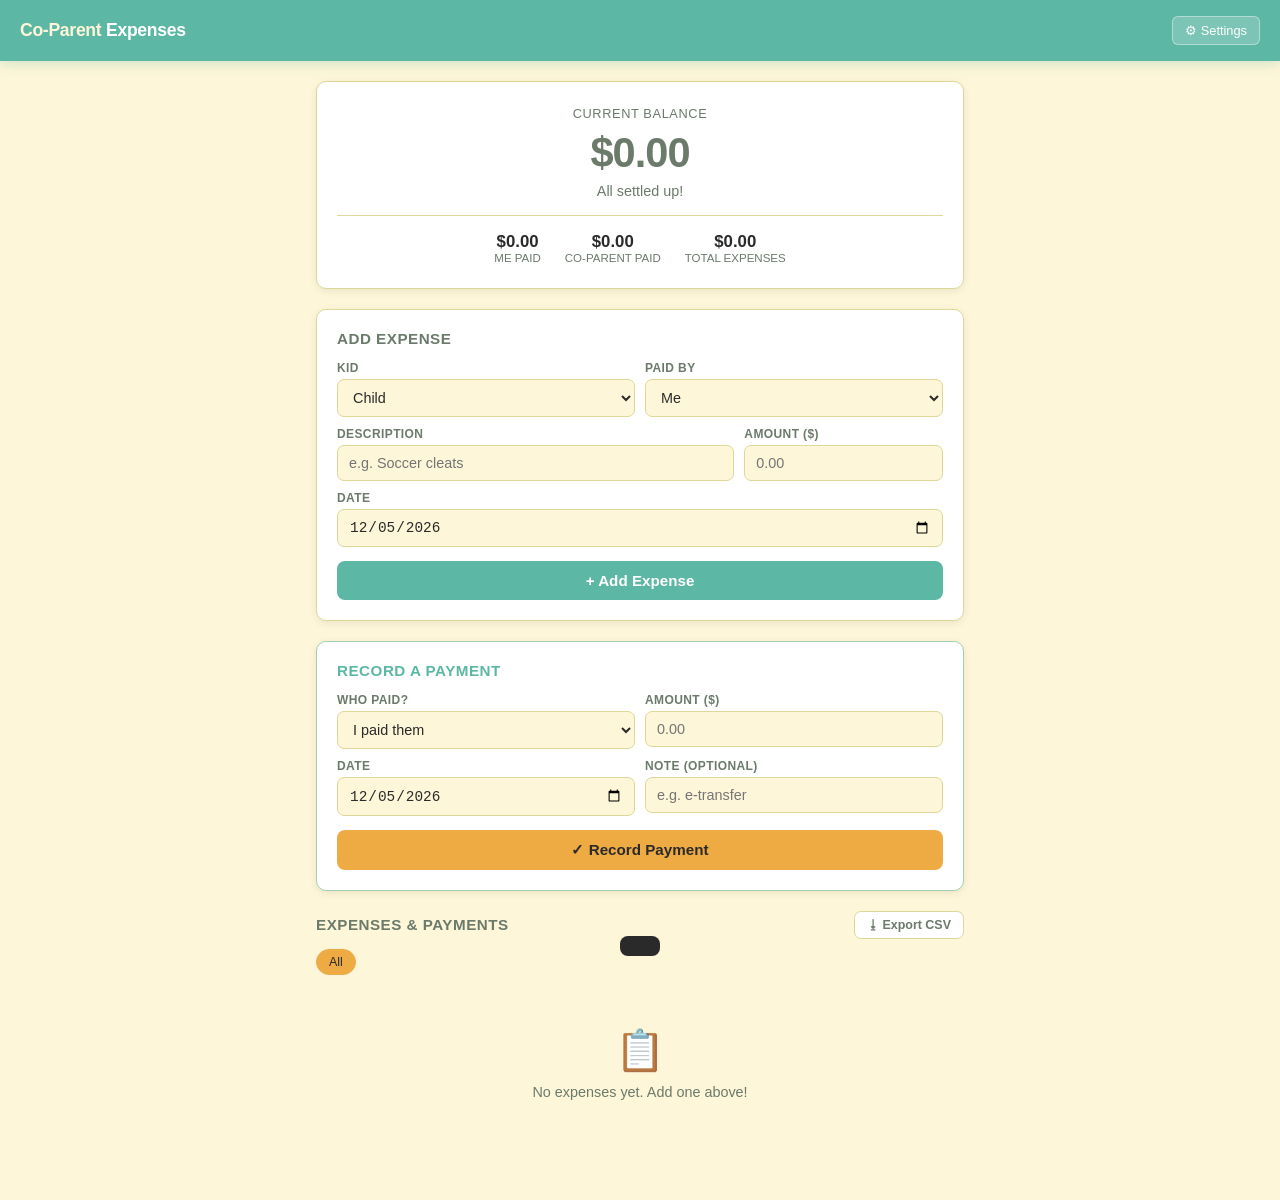
==== commit f7db5e53: "Add CSV export for expenses and payments" ====
--- a/coparent-expenses/index.html
+++ b/coparent-expenses/index.html
@@ -147,6 +147,18 @@
       margin-bottom: 10px;
     }
     .list-header h2 { font-size: 0.95rem; font-weight: 700; color: var(--muted); text-transform: uppercase; letter-spacing: 0.5px; }
+    .export-btn {
+      background: var(--card);
+      border: 1px solid var(--border);
+      border-radius: 7px;
+      padding: 6px 12px;
+      font-size: 0.78rem;
+      font-weight: 600;
+      cursor: pointer;
+      color: var(--muted);
+      white-space: nowrap;
+    }
+    .export-btn:hover { background: var(--yellow); color: #2a2a2a; border-color: var(--yellow); }
     .filter-row { display: flex; gap: 8px; margin-bottom: 12px; flex-wrap: wrap; }
     .filter-btn {
       background: var(--card);
@@ -413,6 +425,7 @@
 
   <div class="list-header">
     <h2>Expenses &amp; Payments</h2>
+    <button class="export-btn" onclick="exportCSV()" title="Download as CSV / open in Google Sheets">&#11123; Export CSV</button>
   </div>
   <div class="filter-row" id="kid-filters"></div>
   <div id="expense-list"></div>
@@ -645,6 +658,61 @@
     }).join('');
   }
 
+  function exportCSV() {
+    if (expenses.length === 0 && payments.length === 0) {
+      showToast('Nothing to export yet');
+      return;
+    }
+    const q = s => `"${String(s).replace(/"/g, '""')}"`;
+    const allRows = [];
+    expenses.forEach(e => {
+      const paidName = e.paidBy === 'me' ? settings.myName : settings.otherName;
+      const owedName = e.paidBy === 'me' ? settings.otherName : settings.myName;
+      allRows.push({ date: e.date, id: e.id, cols: [
+        q('Expense'), q(e.date), q(e.kid), q(e.desc),
+        e.amount.toFixed(2), q(paidName), (e.amount / 2).toFixed(2), q(owedName + ' owes half'), q('')
+      ]});
+    });
+    payments.forEach(p => {
+      const fromName = p.paidBy === 'me' ? settings.myName : settings.otherName;
+      const toName   = p.paidBy === 'me' ? settings.otherName : settings.myName;
+      const desc = `${fromName} paid ${toName}${p.note ? ' (' + p.note + ')' : ''}`;
+      allRows.push({ date: p.date, id: p.id, cols: [
+        q('Payment'), q(p.date), q(''), q(desc),
+        p.amount.toFixed(2), q(fromName), q(''), q('Settlement payment'), q(p.note || '')
+      ]});
+    });
+    allRows.sort((a, b) => a.date < b.date ? -1 : a.date > b.date ? 1 : a.id - b.id);
+    let myPaid = 0, otherPaid = 0;
+    expenses.forEach(e => { if (e.paidBy === 'me') myPaid += e.amount; else otherPaid += e.amount; });
+    const total = myPaid + otherPaid;
+    let net = myPaid - total / 2;
+    payments.forEach(p => { if (p.paidBy === 'me') net += p.amount; else net -= p.amount; });
+    const balanceDesc = Math.abs(net) < 0.01 ? 'All settled up'
+      : net > 0 ? `${settings.otherName} owes ${settings.myName} $${net.toFixed(2)}`
+      : `${settings.myName} owes ${settings.otherName} $${Math.abs(net).toFixed(2)}`;
+    const header = ['Type','Date','Kid','Description','Amount','Paid By','Half Owed','Notes','Payment Note'];
+    const lines = [
+      header.map(q).join(','),
+      ...allRows.map(r => r.cols.join(',')),
+      '',
+      q('SUMMARY') + ',,,,,,,',
+      q('Total expenses') + ',,,,,' + total.toFixed(2) + ',,,',
+      q(settings.myName + ' paid') + ',,,,,' + myPaid.toFixed(2) + ',,,',
+      q(settings.otherName + ' paid') + ',,,,,' + otherPaid.toFixed(2) + ',,,',
+      q('Net balance') + ',' + q(balanceDesc) + ',,,,,,,',
+    ];
+    const csv = '﻿' + lines.join('\r\n');
+    const blob = new Blob([csv], { type: 'text/csv;charset=utf-8;' });
+    const url = URL.createObjectURL(blob);
+    const a = document.createElement('a');
+    a.href = url;
+    a.download = `coparent-expenses-${new Date().toISOString().slice(0,10)}.csv`;
+    a.click();
+    URL.revokeObjectURL(url);
+    showToast('CSV downloaded!');
+  }
+
   function fmt(n) { return '$' + n.toFixed(2).replace(/\B(?=(\d{3})+(?!\d))/g, ','); }
   function esc(s) { return String(s).replace(/&/g,'&amp;').replace(/</g,'&lt;').replace(/>/g,'&gt;').replace(/"/g,'&quot;'); }
   function kidInitials(kid) { return kid.trim().split(/\s+/).map(w => w[0]).join('').toUpperCase().slice(0,2); }
